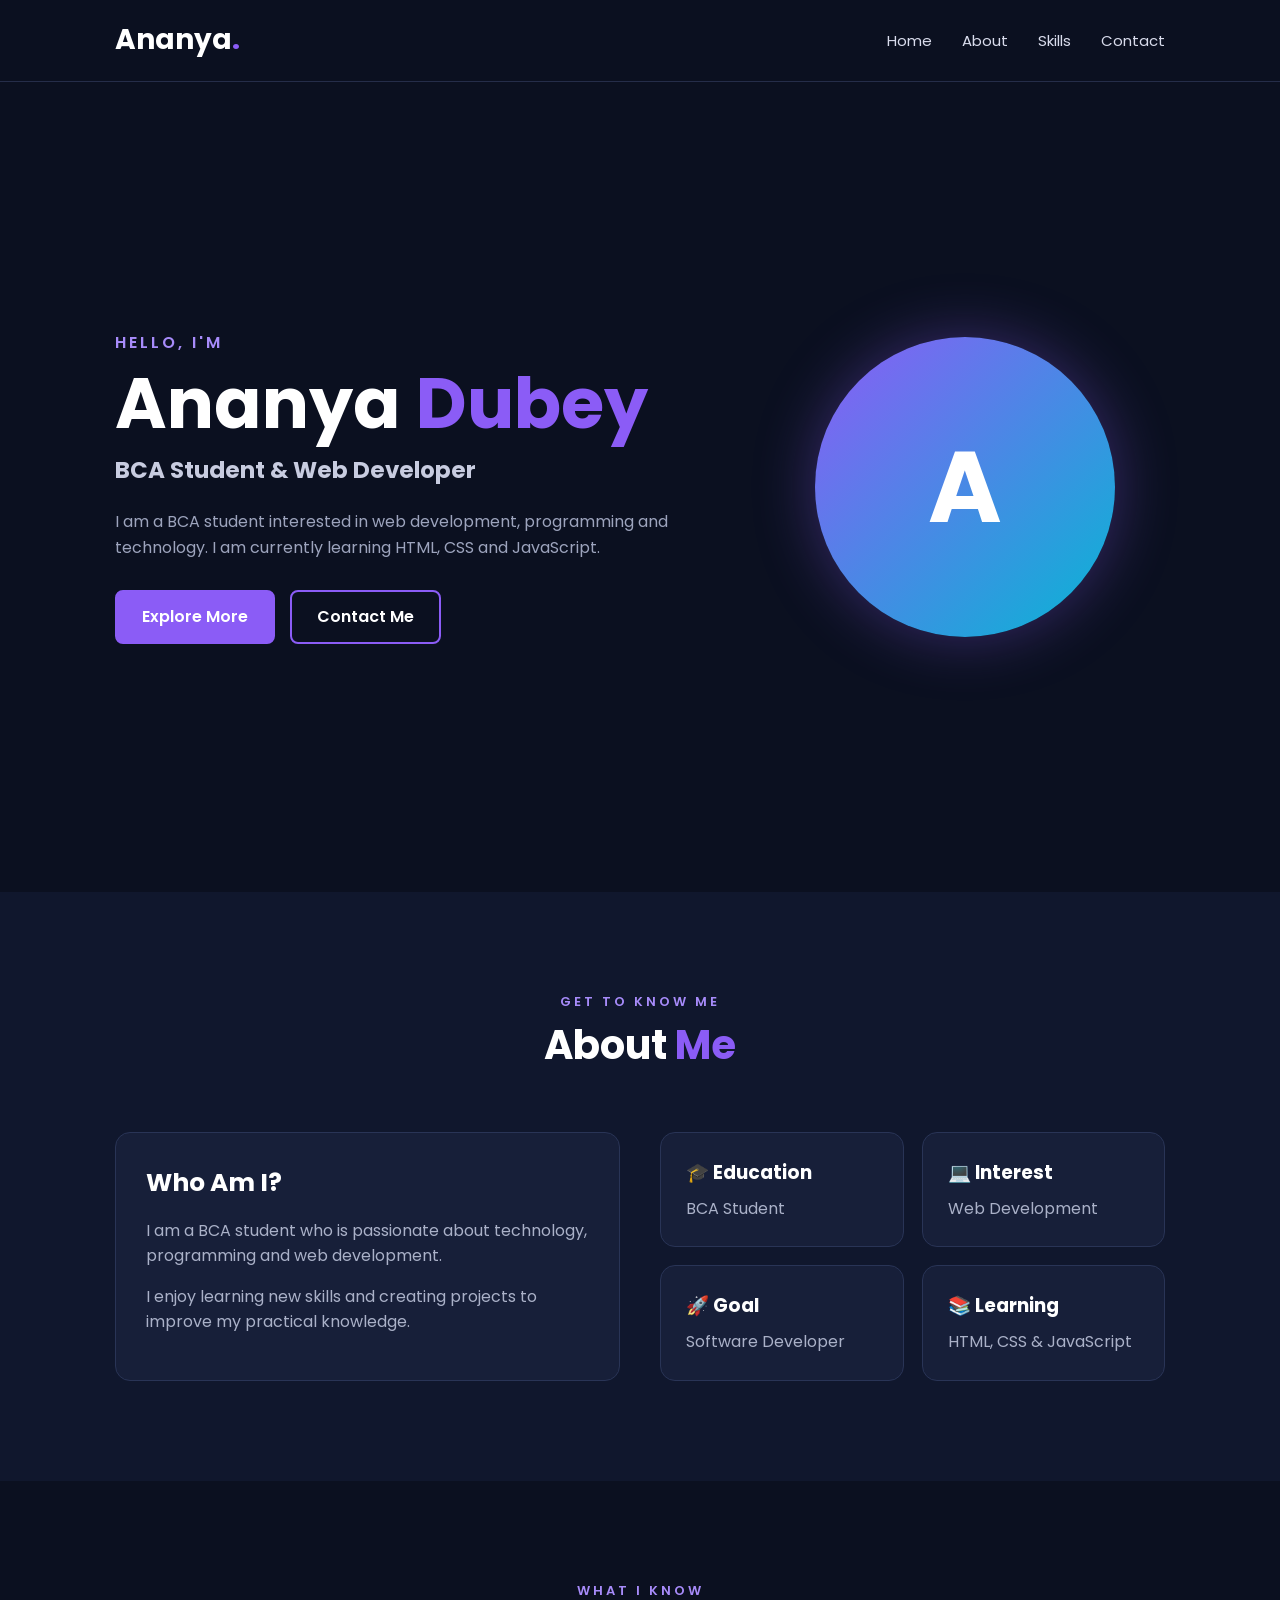
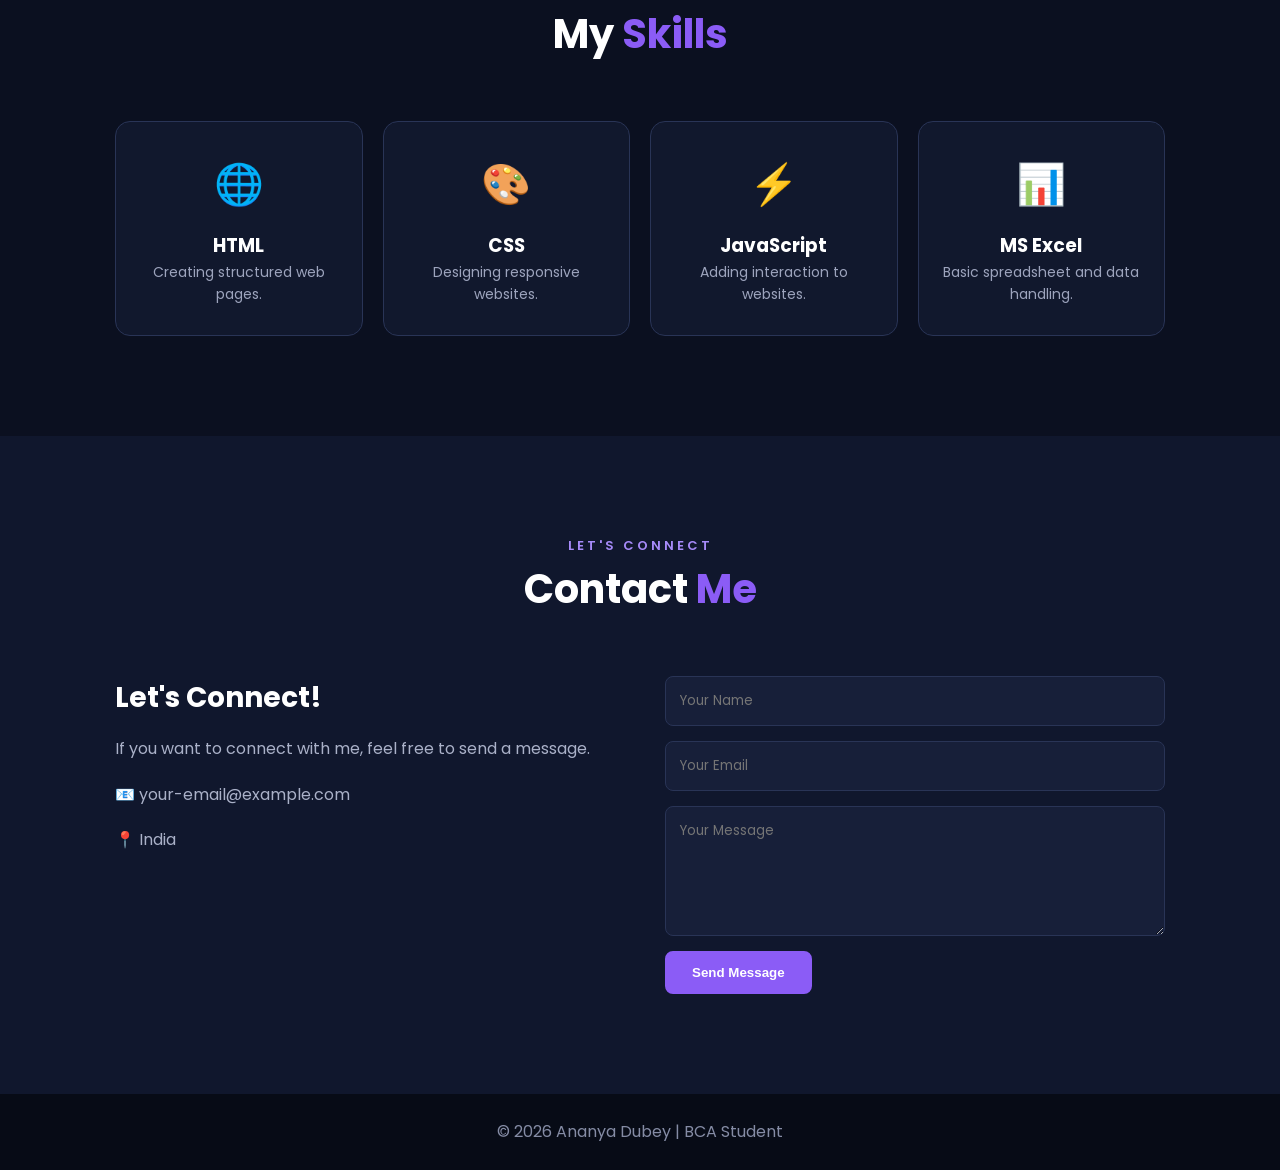
==== portfolio/index.html @ 457cca7f "Update Module 3 project" ====
<!DOCTYPE html>
<html lang="en">

<head>
    <meta charset="UTF-8">
    <meta name="viewport" content="width=device-width, initial-scale=1.0">

    <title>Ananya | Portfolio</title>

    <!-- Google Font -->
    <link rel="preconnect" href="https://fonts.googleapis.com">
    <link rel="preconnect" href="https://fonts.gstatic.com" crossorigin>

    <link
        href="https://fonts.googleapis.com/css2?family=Poppins:wght@300;400;500;600;700&display=swap"
        rel="stylesheet"
    >

    <!-- CSS -->
    <link rel="stylesheet" href="style.css">
</head>

<body>

    <!-- NAVBAR -->
    <header class="header">

        <nav class="navbar">

            <a href="#home" class="logo">
                Ananya<span>.</span>
            </a>

            <button class="menu-btn" id="menu-btn">
                ☰
            </button>

            <ul class="nav-links" id="nav-links">
                <li><a href="#home">Home</a></li>
                <li><a href="#about">About</a></li>
                <li><a href="#skills">Skills</a></li>
                <li><a href="#contact">Contact</a></li>
            </ul>

        </nav>

    </header>


    <!-- HOME -->
    <section class="hero" id="home">

        <div class="hero-content">

            <p class="small-title">HELLO, I'M</p>

            <h1>
                Ananya <span>Dubey</span>
            </h1>

            <h2>BCA Student & Web Developer</h2>

            <p class="hero-text">
                I am a BCA student interested in web development,
                programming and technology. I am currently learning
                HTML, CSS and JavaScript.
            </p>

            <div class="buttons">

                <a href="#about" class="btn primary">
                    Explore More
                </a>

                <a href="#contact" class="btn secondary">
                    Contact Me
                </a>

            </div>

        </div>


        <div class="hero-image">

            <div class="profile-circle">
                A
            </div>

        </div>

    </section>


    <!-- ABOUT -->
    <section class="section about" id="about">

        <div class="section-heading">

            <p>GET TO KNOW ME</p>

            <h2>About <span>Me</span></h2>

        </div>


        <div class="about-grid">

            <div class="about-card">

                <h3>Who Am I?</h3>

                <p>
                    I am a BCA student who is passionate about
                    technology, programming and web development.
                </p>

                <p>
                    I enjoy learning new skills and creating
                    projects to improve my practical knowledge.
                </p>

            </div>


            <div class="details-grid">

                <div class="detail-card">
                    <h3>🎓 Education</h3>
                    <p>BCA Student</p>
                </div>

                <div class="detail-card">
                    <h3>💻 Interest</h3>
                    <p>Web Development</p>
                </div>

                <div class="detail-card">
                    <h3>🚀 Goal</h3>
                    <p>Software Developer</p>
                </div>

                <div class="detail-card">
                    <h3>📚 Learning</h3>
                    <p>HTML, CSS & JavaScript</p>
                </div>

            </div>

        </div>

    </section>


    <!-- SKILLS -->
    <section class="section" id="skills">

        <div class="section-heading">

            <p>WHAT I KNOW</p>

            <h2>My <span>Skills</span></h2>

        </div>


        <div class="skills-grid">

            <div class="skill-card">
                <div class="skill-icon">🌐</div>
                <h3>HTML</h3>
                <p>Creating structured web pages.</p>
            </div>

            <div class="skill-card">
                <div class="skill-icon">🎨</div>
                <h3>CSS</h3>
                <p>Designing responsive websites.</p>
            </div>

            <div class="skill-card">
                <div class="skill-icon">⚡</div>
                <h3>JavaScript</h3>
                <p>Adding interaction to websites.</p>
            </div>

            <div class="skill-card">
                <div class="skill-icon">📊</div>
                <h3>MS Excel</h3>
                <p>Basic spreadsheet and data handling.</p>
            </div>

        </div>

    </section>


    <!-- CONTACT -->
    <section class="section contact" id="contact">

        <div class="section-heading">

            <p>LET'S CONNECT</p>

            <h2>Contact <span>Me</span></h2>

        </div>


        <div class="contact-grid">

            <div class="contact-info">

                <h3>Let's Connect!</h3>

                <p>
                    If you want to connect with me,
                    feel free to send a message.
                </p>

                <p>📧 your-email@example.com</p>

                <p>📍 India</p>

            </div>


            <form class="contact-form" id="contact-form">

                <input
                    type="text"
                    placeholder="Your Name"
                    required
                >

                <input
                    type="email"
                    placeholder="Your Email"
                    required
                >

                <textarea
                    placeholder="Your Message"
                    rows="5"
                    required
                ></textarea>

                <button type="submit" class="btn primary">
                    Send Message
                </button>

            </form>

        </div>

    </section>


    <!-- FOOTER -->
    <footer>

        <p>
            © 2026 Ananya Dubey | BCA Student
        </p>

    </footer>


    <!-- JavaScript -->
    <script src="script.js"></script>

</body>

</html>
---- portfolio/style.css ----
/* RESET */

* {
    margin: 0;
    padding: 0;
    box-sizing: border-box;
}

html {
    scroll-behavior: smooth;
}

body {
    font-family: "Poppins", sans-serif;
    background: #0b1020;
    color: white;
    line-height: 1.6;
}


/* NAVBAR */

.header {
    position: sticky;
    top: 0;
    z-index: 1000;
    background: #0b1020;
    border-bottom: 1px solid #252d49;
}

.navbar {
    max-width: 1100px;
    margin: auto;
    padding: 18px 25px;

    display: flex;
    align-items: center;
    justify-content: space-between;
}

.logo {
    color: white;
    text-decoration: none;
    font-size: 28px;
    font-weight: 700;
}

.logo span {
    color: #8b5cf6;
}

.nav-links {
    display: flex;
    gap: 30px;
    list-style: none;
}

.nav-links a {
    color: #d9dcec;
    text-decoration: none;
    font-size: 15px;
    transition: 0.3s;
}

.nav-links a:hover {
    color: #8b5cf6;
}

.menu-btn {
    display: none;
    background: #8b5cf6;
    color: white;
    border: none;
    border-radius: 8px;
    padding: 8px 12px;
    font-size: 20px;
    cursor: pointer;
}


/* HERO */

.hero {
    max-width: 1100px;
    min-height: 90vh;
    margin: auto;
    padding: 80px 25px;

    display: grid;
    grid-template-columns: 1.2fr 0.8fr;
    align-items: center;
    gap: 50px;
}

.small-title {
    color: #a78bfa;
    letter-spacing: 3px;
    font-weight: 600;
}

.hero h1 {
    font-size: 70px;
    line-height: 1.1;
    margin: 10px 0;
}

.hero h1 span {
    color: #8b5cf6;
}

.hero h2 {
    color: #c8cce0;
    font-size: 23px;
    margin-bottom: 20px;
}

.hero-text {
    max-width: 600px;
    color: #9da4bd;
}

.buttons {
    display: flex;
    gap: 15px;
    margin-top: 30px;
    flex-wrap: wrap;
}


/* BUTTONS */

.btn {
    display: inline-block;
    padding: 12px 25px;
    border-radius: 8px;
    text-decoration: none;
    font-weight: 600;
    transition: 0.3s;
    cursor: pointer;
}

.primary {
    background: #8b5cf6;
    color: white;
    border: 2px solid #8b5cf6;
}

.primary:hover {
    background: #7045d8;
    transform: translateY(-3px);
}

.secondary {
    color: white;
    border: 2px solid #8b5cf6;
}

.secondary:hover {
    background: #8b5cf6;
    transform: translateY(-3px);
}


/* PROFILE */

.hero-image {
    display: flex;
    justify-content: center;
}

.profile-circle {
    width: 300px;
    height: 300px;

    border-radius: 50%;

    display: flex;
    justify-content: center;
    align-items: center;

    background: linear-gradient(
        135deg,
        #8b5cf6,
        #06b6d4
    );

    font-size: 100px;
    font-weight: 700;

    box-shadow: 0 0 60px rgba(139, 92, 246, 0.35);
}


/* SECTIONS */

.section {
    max-width: 1100px;
    margin: auto;
    padding: 100px 25px;
}

.section-heading {
    text-align: center;
    margin-bottom: 55px;
}

.section-heading p {
    color: #a78bfa;
    letter-spacing: 3px;
    font-size: 13px;
    font-weight: 600;
}

.section-heading h2 {
    font-size: 40px;
}

.section-heading span {
    color: #8b5cf6;
}


/* ABOUT */

.about {
    max-width: none;
    background: #10172d;
    padding-left: max(25px, calc((100% - 1050px) / 2));
    padding-right: max(25px, calc((100% - 1050px) / 2));
}

.about-grid {
    display: grid;
    grid-template-columns: 1fr 1fr;
    gap: 40px;
}

.about-card {
    background: #171f39;
    border: 1px solid #293456;
    border-radius: 15px;
    padding: 30px;
}

.about-card h3 {
    font-size: 25px;
    margin-bottom: 15px;
}

.about-card p {
    color: #aab1c8;
    margin-bottom: 15px;
}

.details-grid {
    display: grid;
    grid-template-columns: 1fr 1fr;
    gap: 18px;
}

.detail-card {
    background: #171f39;
    border: 1px solid #293456;
    border-radius: 15px;
    padding: 25px;

    transition: 0.3s;
}

.detail-card:hover {
    transform: translateY(-5px);
    border-color: #8b5cf6;
}

.detail-card h3 {
    margin-bottom: 8px;
}

.detail-card p {
    color: #aab1c8;
}


/* SKILLS */

.skills-grid {
    display: grid;
    grid-template-columns: repeat(4, 1fr);
    gap: 20px;
}

.skill-card {
    background: #11182d;
    border: 1px solid #293456;
    border-radius: 15px;
    padding: 30px 20px;
    text-align: center;

    transition: 0.3s;
}

.skill-card:hover {
    transform: translateY(-8px);
    border-color: #8b5cf6;
}

.skill-icon {
    font-size: 40px;
    margin-bottom: 15px;
}

.skill-card p {
    color: #9da4bd;
    font-size: 14px;
}


/* CONTACT */

.contact {
    max-width: none;
    background: #10172d;
    padding-left: max(25px, calc((100% - 1050px) / 2));
    padding-right: max(25px, calc((100% - 1050px) / 2));
}

.contact-grid {
    display: grid;
    grid-template-columns: 1fr 1fr;
    gap: 50px;
}

.contact-info h3 {
    font-size: 28px;
    margin-bottom: 15px;
}

.contact-info p {
    color: #aab1c8;
    margin-bottom: 20px;
}

.contact-form {
    display: flex;
    flex-direction: column;
    gap: 15px;
}

.contact-form input,
.contact-form textarea {
    width: 100%;
    padding: 14px;

    background: #171f39;
    color: white;

    border: 1px solid #293456;
    border-radius: 8px;

    font-family: inherit;
    outline: none;
}

.contact-form input:focus,
.contact-form textarea:focus {
    border-color: #8b5cf6;
}

.contact-form button {
    align-self: flex-start;
}


/* FOOTER */

footer {
    text-align: center;
    padding: 25px;
    background: #070b16;
    color: #858ca5;
}


/* TABLET */

@media (max-width: 900px) {

    .hero {
        grid-template-columns: 1fr;
        text-align: center;
    }

    .hero-text {
        margin: auto;
    }

    .buttons {
        justify-content: center;
    }

    .hero-image {
        order: -1;
    }

    .about-grid,
    .contact-grid {
        grid-template-columns: 1fr;
    }

    .skills-grid {
        grid-template-columns: repeat(2, 1fr);
    }
}


/* MOBILE */

@media (max-width: 650px) {

    .navbar {
        padding: 15px 20px;
    }

    .menu-btn {
        display: block;
    }

    .nav-links {
        display: none;

        position: absolute;
        top: 70px;
        left: 0;

        width: 100%;

        background: #10172d;

        flex-direction: column;
        align-items: center;

        padding: 20px;

        border-bottom: 1px solid #293456;
    }

    .nav-links.active {
        display: flex;
    }

    .hero {
        min-height: auto;
        padding-top: 70px;
    }

    .hero h1 {
        font-size: 48px;
    }

    .hero h2 {
        font-size: 19px;
    }

    .profile-circle {
        width: 230px;
        height: 230px;
        font-size: 75px;
    }

    .section {
        padding-top: 75px;
        padding-bottom: 75px;
    }

    .section-heading h2 {
        font-size: 32px;
    }

    .details-grid,
    .skills-grid {
        grid-template-columns: 1fr;
    }

    .buttons {
        flex-direction: column;
    }

    .buttons .btn {
        width: 100%;
    }

    .contact-form button {
        width: 100%;
    }
}
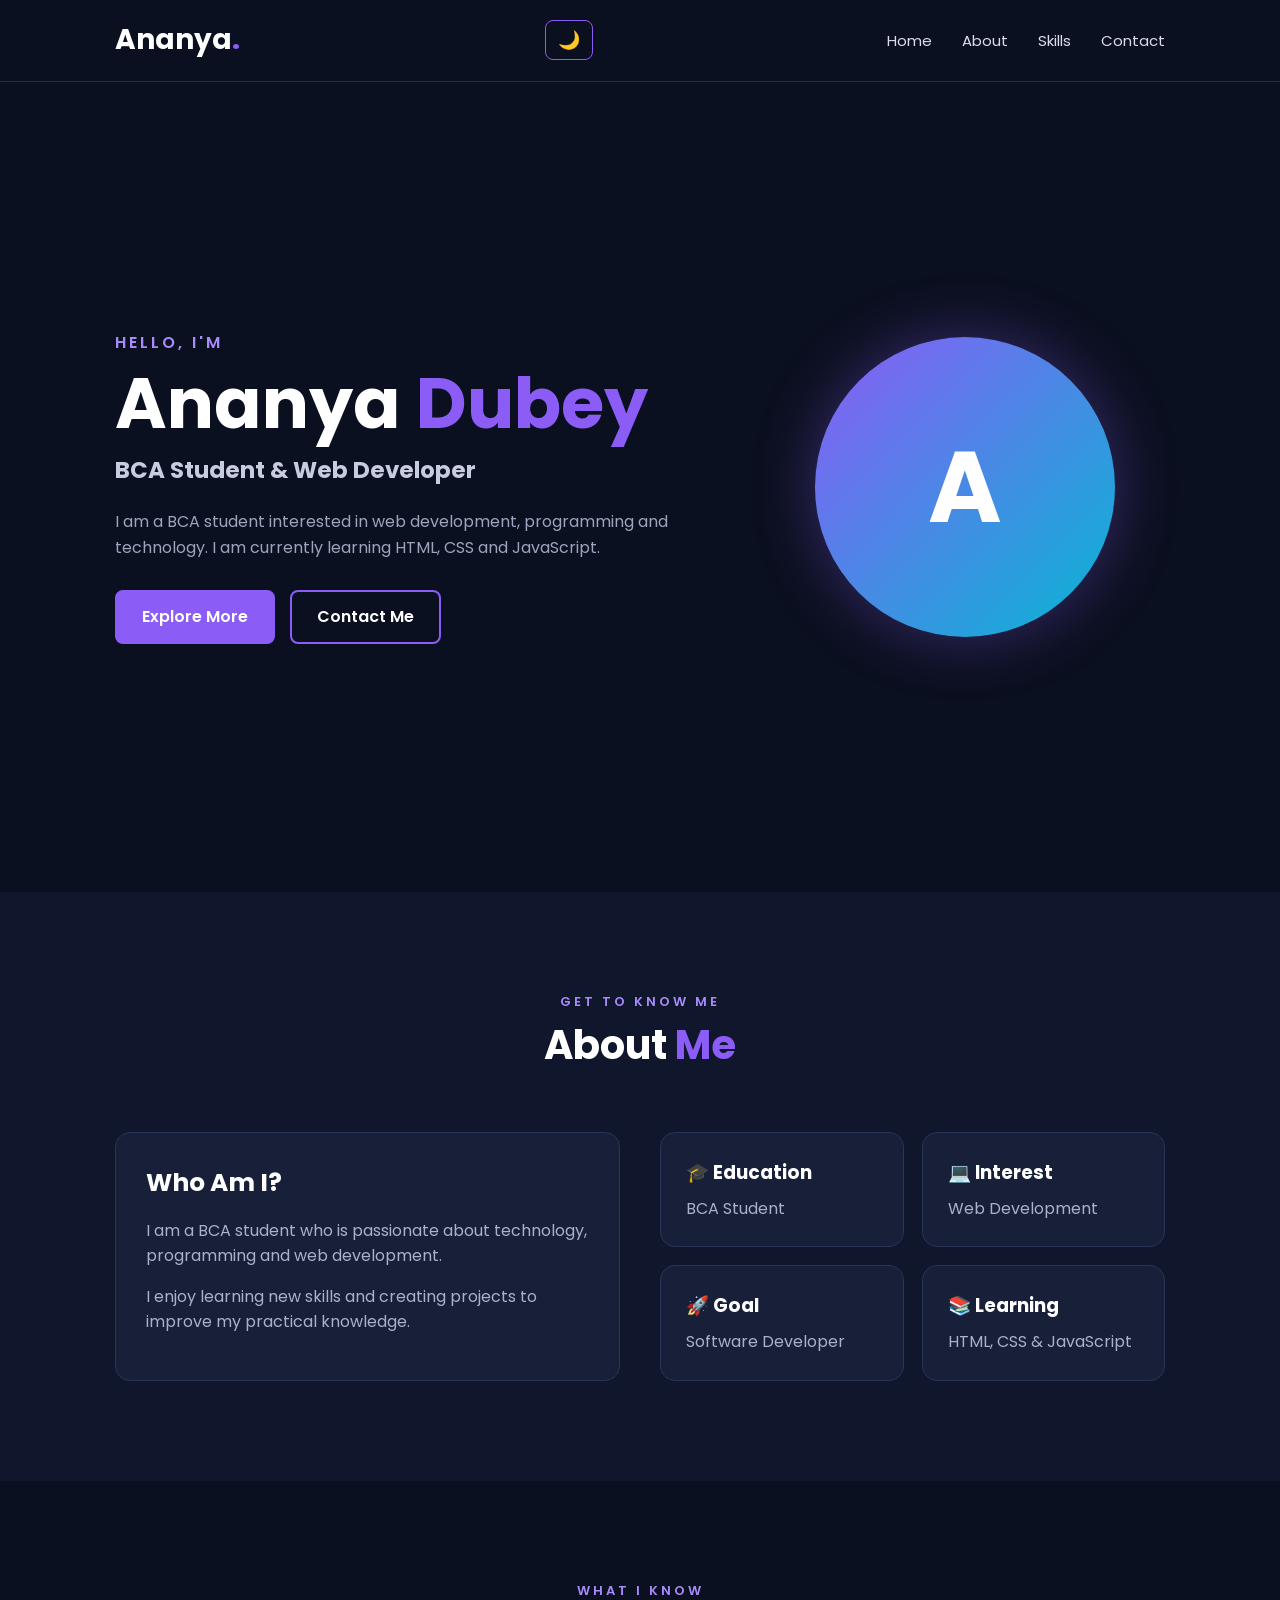
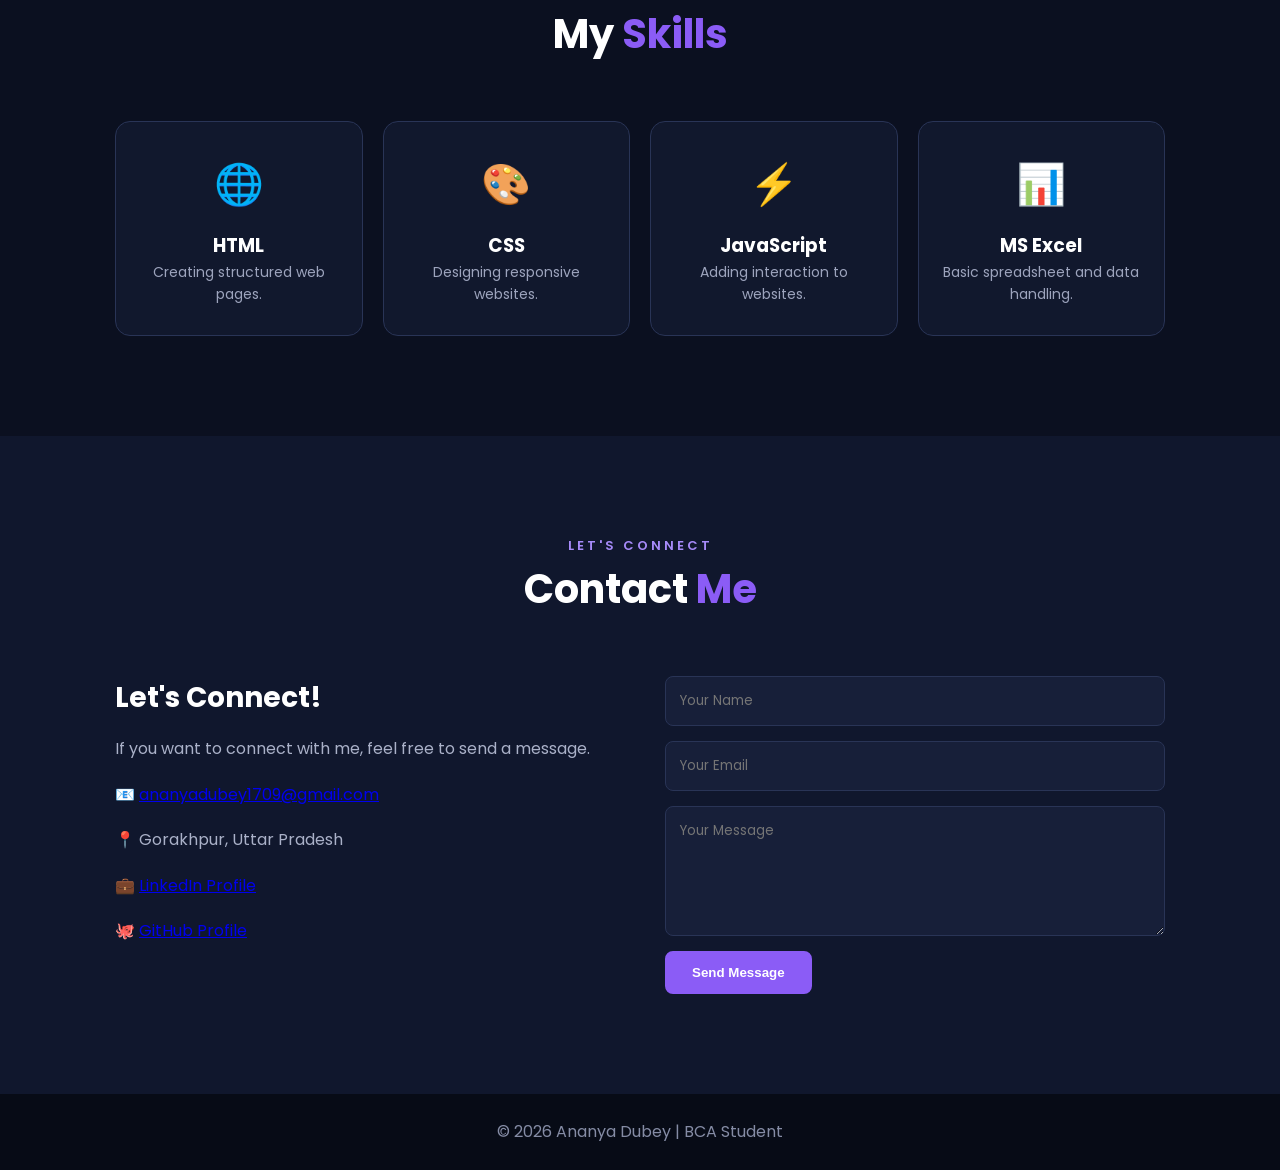
==== commit 287106bc: "Complete Module 3" ====
--- a/portfolio/index.html
+++ b/portfolio/index.html
@@ -34,6 +34,9 @@
             <button class="menu-btn" id="menu-btn">
                 ☰
             </button>
+            <button class="theme-btn" id="theme-btn">
+    🌙
+</button>
 
             <ul class="nav-links" id="nav-links">
                 <li><a href="#home">Home</a></li>
@@ -196,64 +199,77 @@
 
 
     <!-- CONTACT -->
-    <section class="section contact" id="contact">
-
-        <div class="section-heading">
-
-            <p>LET'S CONNECT</p>
-
-            <h2>Contact <span>Me</span></h2>
-
-        </div>
-
-
-        <div class="contact-grid">
-
-            <div class="contact-info">
-
-                <h3>Let's Connect!</h3>
-
-                <p>
-                    If you want to connect with me,
-                    feel free to send a message.
-                </p>
-
-                <p>📧 your-email@example.com</p>
-
-                <p>📍 India</p>
-
-            </div>
-
-
-            <form class="contact-form" id="contact-form">
-
-                <input
-                    type="text"
-                    placeholder="Your Name"
-                    required
-                >
-
-                <input
-                    type="email"
-                    placeholder="Your Email"
-                    required
-                >
-
-                <textarea
-                    placeholder="Your Message"
-                    rows="5"
-                    required
-                ></textarea>
-
-                <button type="submit" class="btn primary">
-                    Send Message
-                </button>
-
-            </form>
-
-        </div>
-
-    </section>
+<section class="section contact" id="contact">
+
+    <div class="section-heading">
+        <p>LET'S CONNECT</p>
+        <h2>Contact <span>Me</span></h2>
+    </div>
+
+    <div class="contact-grid">
+
+        <div class="contact-info">
+
+            <h3>Let's Connect!</h3>
+
+            <p>
+                If you want to connect with me,
+                feel free to send a message.
+            </p>
+
+            <p>📧
+                <a href="mailto:ananyadubey1709@gmail.com">
+                    ananyadubey1709@gmail.com
+                </a>
+            </p>
+
+            <p>📍 Gorakhpur, Uttar Pradesh</p>
+
+            <p>💼
+                <a href="https://www.linkedin.com/in/ananya-dubey-3802b9374"
+                   target="_blank">
+                    LinkedIn Profile
+                </a>
+            </p>
+
+            <p>🐙
+                <a href="https://github.com/Ananya-4git"
+                   target="_blank">
+                    GitHub Profile
+                </a>
+            </p>
+
+        </div>
+
+        <form class="contact-form" id="contact-form">
+
+            <input
+                type="text"
+                placeholder="Your Name"
+                required
+            >
+
+            <input
+                type="email"
+                placeholder="Your Email"
+                required
+            >
+
+            <textarea
+                placeholder="Your Message"
+                rows="5"
+                required
+            ></textarea>
+
+            <button type="submit" class="btn primary">
+                Send Message
+            </button>
+
+        </form>
+
+    </div>
+
+</section>
 
 
     <!-- FOOTER -->
--- a/portfolio/style.css
+++ b/portfolio/style.css
@@ -492,4 +492,81 @@
     .contact-form button {
         width: 100%;
     }
+}
+/* DARK / LIGHT MODE */
+
+.theme-btn {
+    background: transparent;
+    border: 1px solid #8b5cf6;
+    color: white;
+    border-radius: 8px;
+    padding: 8px 12px;
+    font-size: 18px;
+    cursor: pointer;
+    margin-left: 10px;
+}
+
+body.light-mode {
+    background: #f5f5f5;
+    color: #222;
+}
+
+body.light-mode .header {
+    background: #ffffff;
+    border-color: #ddd;
+}
+
+body.light-mode .logo {
+    color: #222;
+}
+
+body.light-mode .nav-links a {
+    color: #333;
+}
+
+body.light-mode .hero h2 {
+    color: #444;
+}
+
+body.light-mode .hero-text {
+    color: #555;
+}
+
+body.light-mode .about,
+body.light-mode .contact {
+    background: #ffffff;
+}
+
+body.light-mode .about-card,
+body.light-mode .detail-card,
+body.light-mode .skill-card,
+body.light-mode .contact-form input,
+body.light-mode .contact-form textarea {
+    background: #f5f5f5;
+    color: #222;
+    border-color: #ddd;
+}
+
+body.light-mode .about-card p,
+body.light-mode .detail-card p,
+body.light-mode .skill-card p,
+body.light-mode .contact-info p {
+    color: #555;
+}
+
+body.light-mode footer {
+    background: #eaeaea;
+    color: #555;
+}
+/* SCROLL ANIMATION */
+
+.reveal {
+    opacity: 0;
+    transform: translateY(40px);
+    transition: all 0.8s ease;
+}
+
+.reveal.show {
+    opacity: 1;
+    transform: translateY(0);
 }
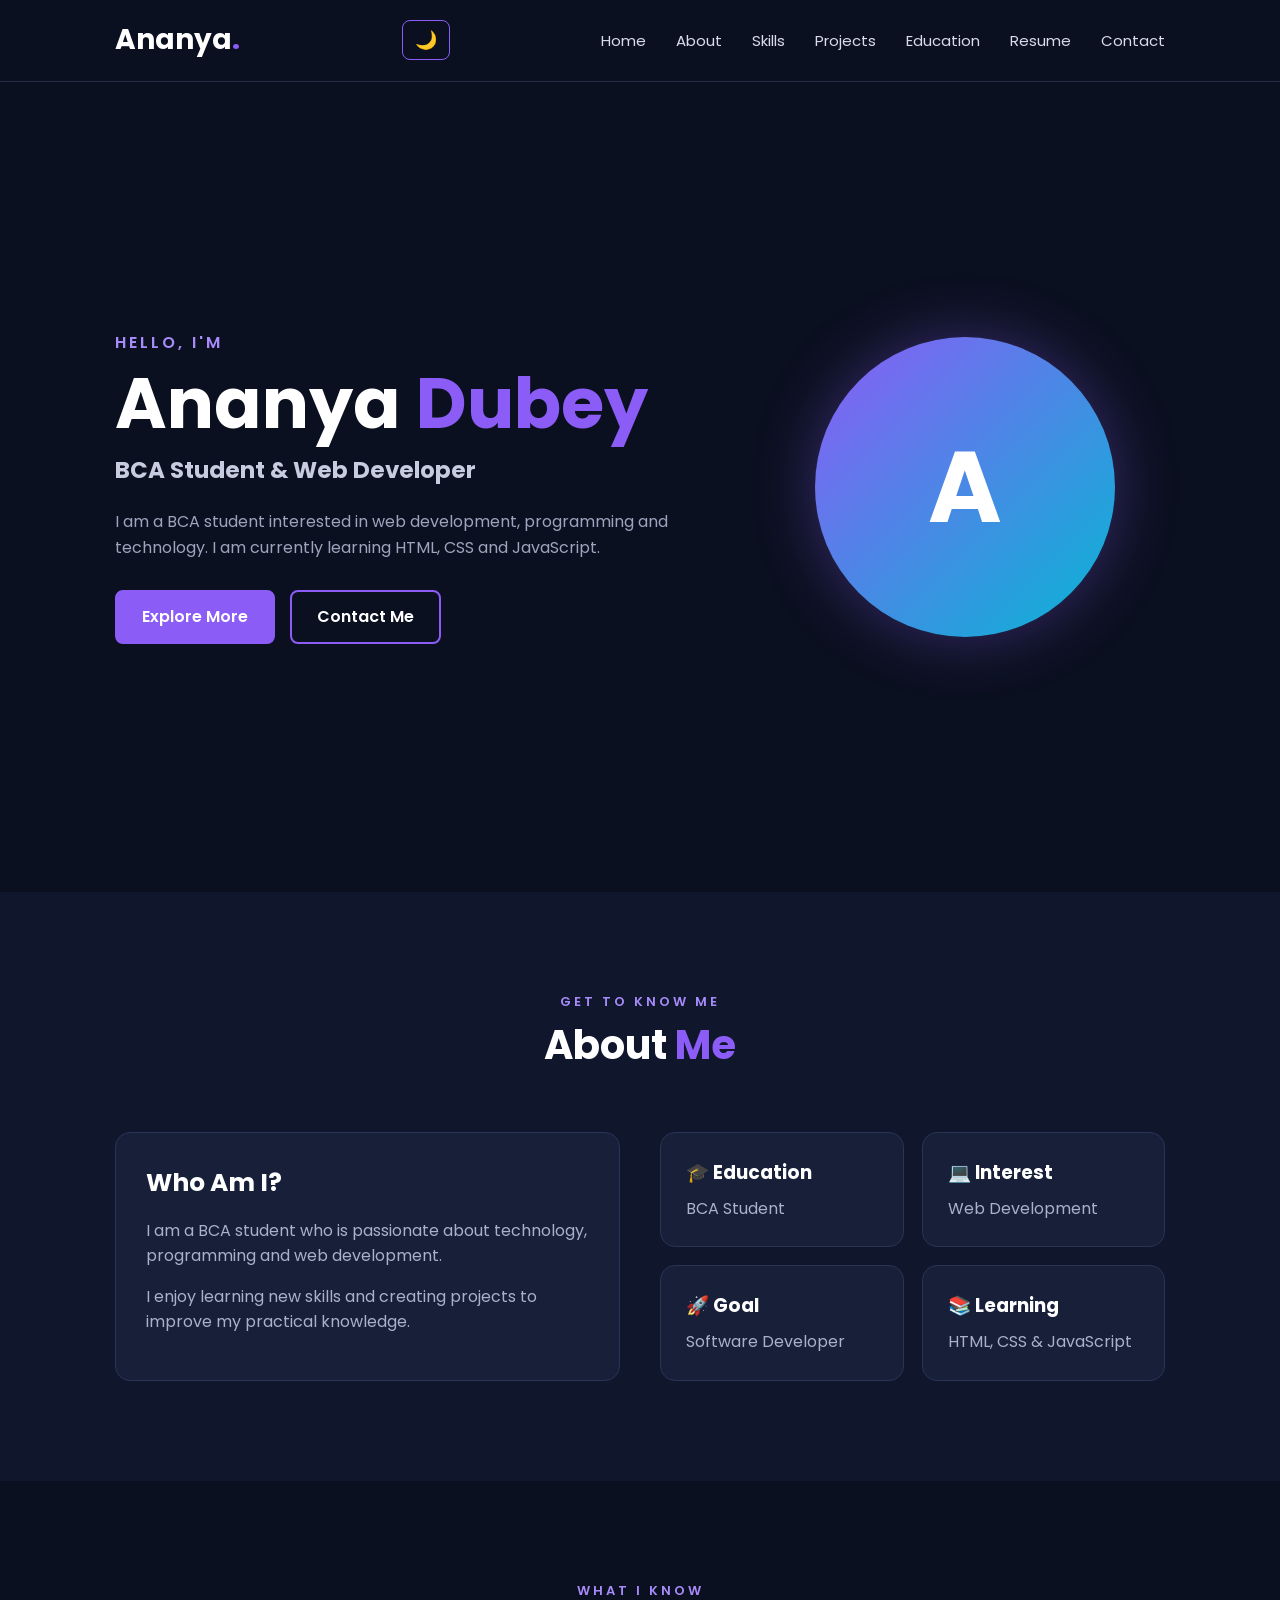
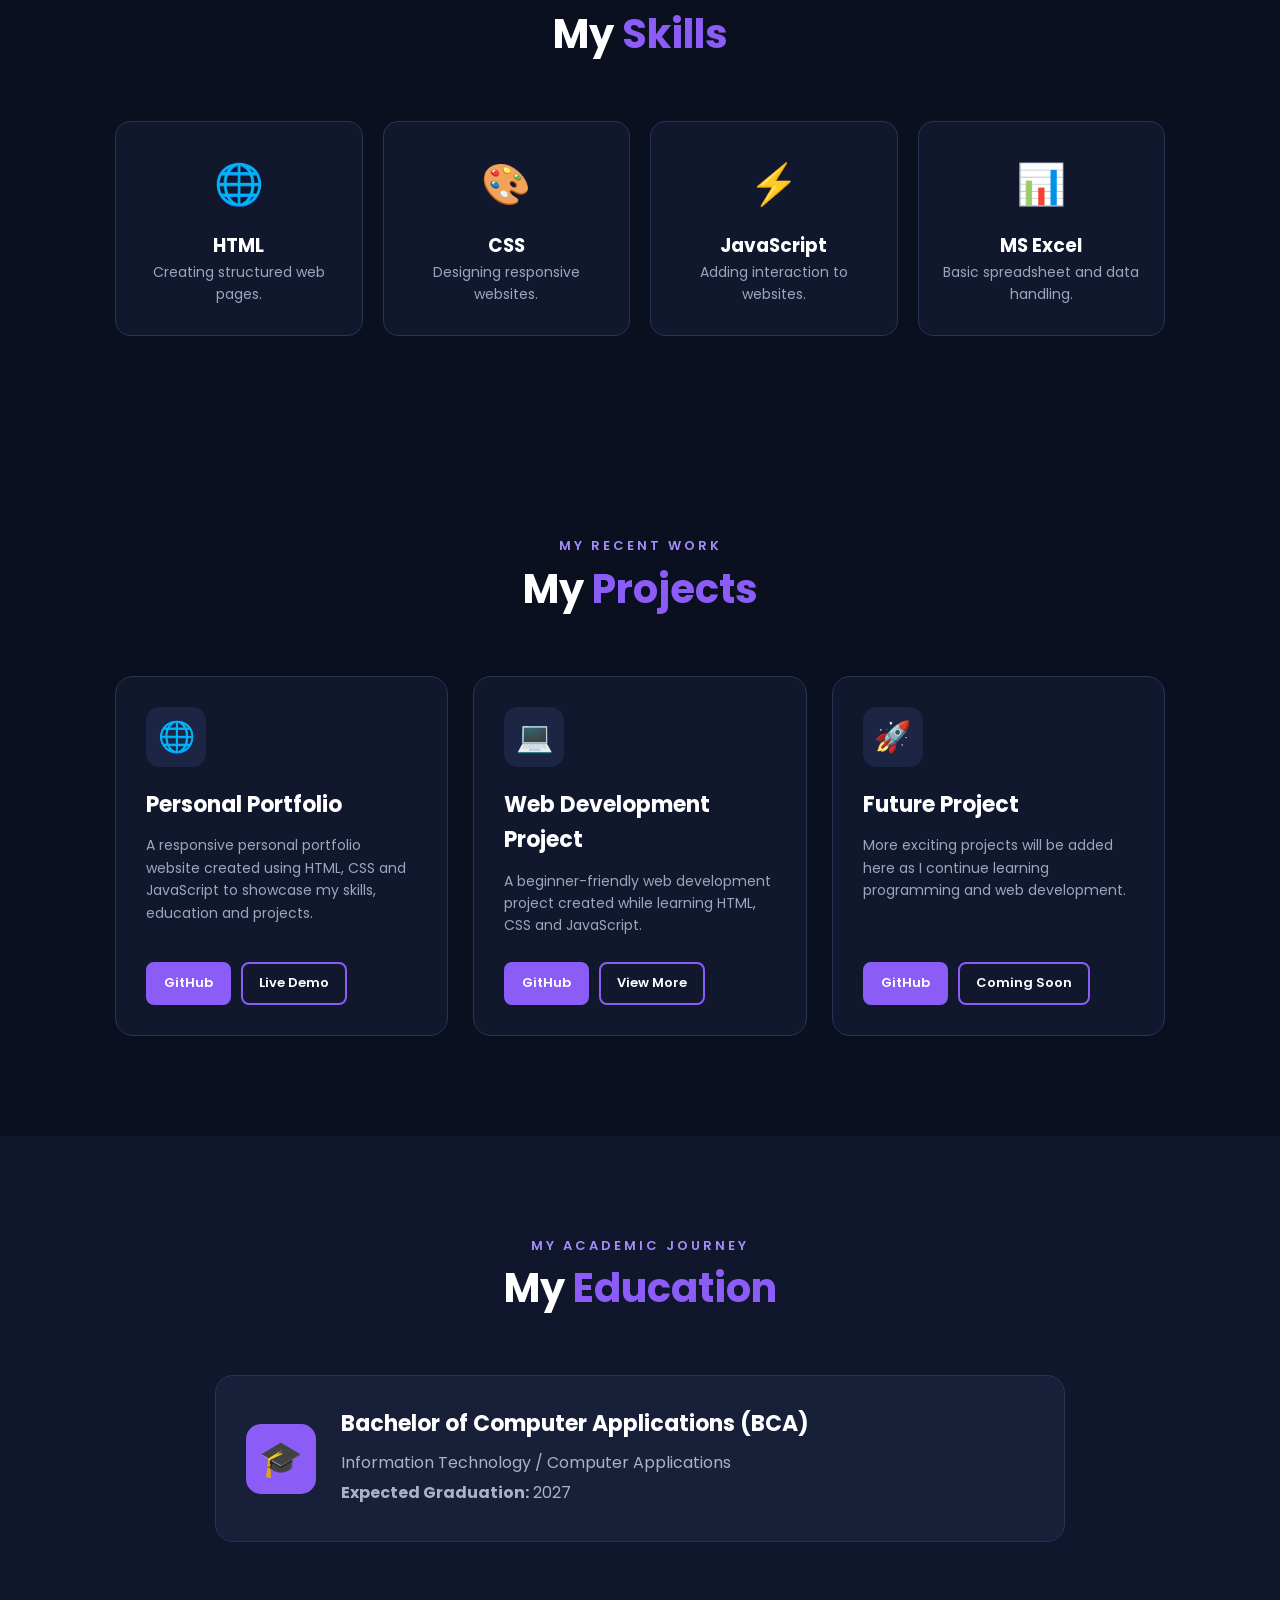
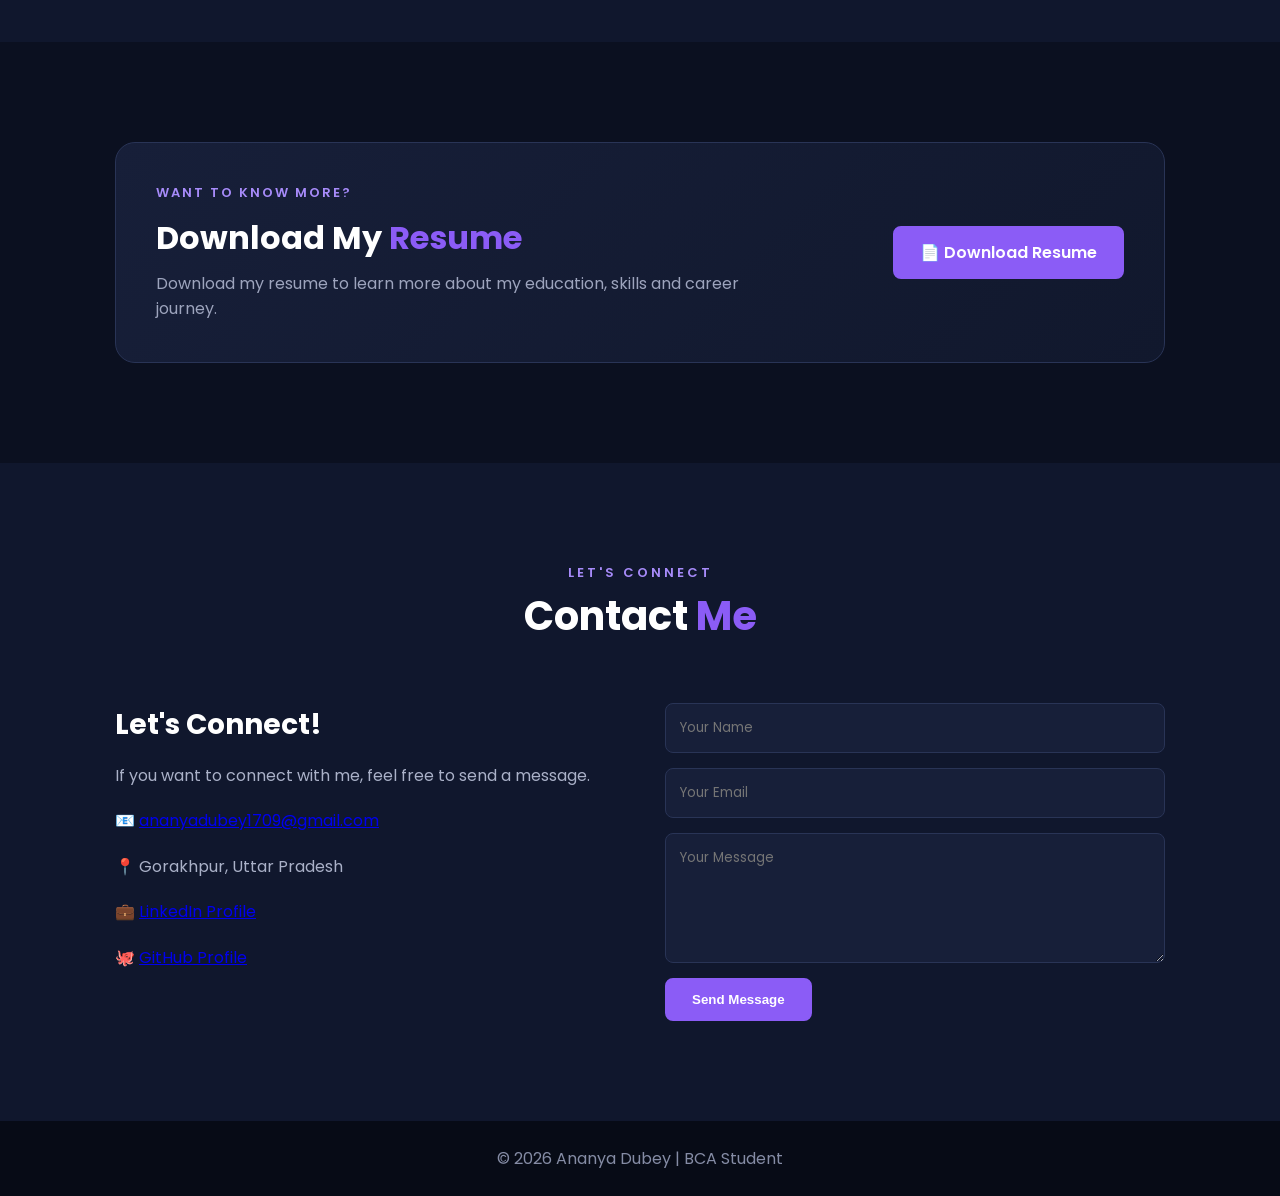
==== commit b4044111: "Completed Module 4 - Projects, Education and Resume" ====
--- a/portfolio/index.html
+++ b/portfolio/index.html
@@ -39,10 +39,14 @@
 </button>
 
             <ul class="nav-links" id="nav-links">
-                <li><a href="#home">Home</a></li>
-                <li><a href="#about">About</a></li>
-                <li><a href="#skills">Skills</a></li>
-                <li><a href="#contact">Contact</a></li>
+    <li><a href="#home">Home</a></li>
+    <li><a href="#about">About</a></li>
+    <li><a href="#skills">Skills</a></li>
+    <li><a href="#projects">Projects</a></li>
+    <li><a href="#education">Education</a></li>
+    <li><a href="#resume">Resume</a></li>
+    <li><a href="#contact">Contact</a></li>
+</ul>
             </ul>
 
         </nav>
@@ -196,6 +200,140 @@
         </div>
 
     </section>
+    <!-- PROJECTS -->
+<section class="section projects" id="projects">
+
+    <div class="section-heading">
+        <p>MY RECENT WORK</p>
+        <h2>My <span>Projects</span></h2>
+    </div>
+
+    <div class="projects-grid">
+
+        <div class="project-card">
+            <div class="project-icon">🌐</div>
+
+            <h3>Personal Portfolio</h3>
+
+            <p>
+                A responsive personal portfolio website created
+                using HTML, CSS and JavaScript to showcase my
+                skills, education and projects.
+            </p>
+
+            <div class="project-buttons">
+                <a href="https://github.com/Ananya-4git/Desktop"
+                   target="_blank"
+                   class="btn primary">
+                    GitHub
+                </a>
+
+                <a href="https://ananya-4git.github.io/Desktop/"
+                   target="_blank"
+                   class="btn secondary">
+                    Live Demo
+                </a>
+            </div>
+        </div>
+
+
+        <div class="project-card">
+            <div class="project-icon">💻</div>
+
+            <h3>Web Development Project</h3>
+
+            <p>
+                A beginner-friendly web development project
+                created while learning HTML, CSS and JavaScript.
+            </p>
+
+            <div class="project-buttons">
+                <a href="https://github.com/Ananya-4git"
+                   target="_blank"
+                   class="btn primary">
+                    GitHub
+                </a>
+
+                <a href="#contact"
+                   class="btn secondary">
+                    View More
+                </a>
+            </div>
+        </div>
+
+
+        <div class="project-card">
+            <div class="project-icon">🚀</div>
+
+            <h3>Future Project</h3>
+
+            <p>
+                More exciting projects will be added here as I
+                continue learning programming and web development.
+            </p>
+
+            <div class="project-buttons">
+                <a href="https://github.com/Ananya-4git"
+                   target="_blank"
+                   class="btn primary">
+                    GitHub
+                </a>
+
+                <a href="#contact"
+                   class="btn secondary">
+                    Coming Soon
+                </a>
+            </div>
+        </div>
+
+    </div>
+
+</section>
+<!-- EDUCATION -->
+<section class="section education" id="education">
+
+    <div class="section-heading">
+        <p>MY ACADEMIC JOURNEY</p>
+        <h2>My <span>Education</span></h2>
+    </div>
+
+    <div class="education-card">
+
+        <div class="education-icon">🎓</div>
+
+        <div>
+            <h3>Bachelor of Computer Applications (BCA)</h3>
+            <p>Information Technology / Computer Applications</p>
+            <p><strong>Expected Graduation:</strong> 2027</p>
+        </div>
+
+    </div>
+
+</section>
+
+
+<!-- RESUME -->
+<section class="section resume" id="resume">
+
+    <div class="resume-card">
+
+        <div>
+            <p>WANT TO KNOW MORE?</p>
+            <h2>Download My <span>Resume</span></h2>
+
+            <p>
+                Download my resume to learn more about my
+                education, skills and career journey.
+            </p>
+        </div>
+
+        <a href="resume.pdf" download class="btn primary">
+            📄 Download Resume
+        </a>
+
+    </div>
+
+</section>
 
 
     <!-- CONTACT -->
--- a/portfolio/style.css
+++ b/portfolio/style.css
@@ -569,4 +569,253 @@
 .reveal.show {
     opacity: 1;
     transform: translateY(0);
+}
+/* =========================
+   MODULE 4 - PROJECTS
+========================= */
+
+.projects-grid {
+    display: grid;
+    grid-template-columns: repeat(3, 1fr);
+    gap: 25px;
+}
+
+.project-card {
+    background: #11182d;
+    border: 1px solid #293456;
+    border-radius: 18px;
+    padding: 30px;
+
+    display: flex;
+    flex-direction: column;
+
+    transition: 0.3s ease;
+}
+
+.project-card:hover {
+    transform: translateY(-10px);
+    border-color: #8b5cf6;
+    box-shadow: 0 15px 35px rgba(139, 92, 246, 0.15);
+}
+
+.project-icon {
+    width: 60px;
+    height: 60px;
+
+    display: flex;
+    align-items: center;
+    justify-content: center;
+
+    background: #1c2543;
+    border-radius: 14px;
+
+    font-size: 30px;
+    margin-bottom: 20px;
+}
+
+.project-card h3 {
+    font-size: 22px;
+    margin-bottom: 12px;
+}
+
+.project-card p {
+    color: #9da4bd;
+    font-size: 14px;
+    margin-bottom: 25px;
+    flex-grow: 1;
+}
+
+.project-buttons {
+    display: flex;
+    gap: 10px;
+    flex-wrap: wrap;
+}
+
+.project-buttons .btn {
+    padding: 9px 16px;
+    font-size: 13px;
+}
+
+
+/* =========================
+   EDUCATION
+========================= */
+
+.education {
+    max-width: none;
+    background: #10172d;
+
+    padding-left: max(25px, calc((100% - 1050px) / 2));
+    padding-right: max(25px, calc((100% - 1050px) / 2));
+}
+
+.education-card {
+    max-width: 850px;
+    margin: auto;
+
+    display: flex;
+    align-items: center;
+    gap: 25px;
+
+    background: #171f39;
+    border: 1px solid #293456;
+    border-radius: 18px;
+
+    padding: 30px;
+
+    transition: 0.3s ease;
+}
+
+.education-card:hover {
+    transform: translateY(-5px);
+    border-color: #8b5cf6;
+}
+
+.education-icon {
+    min-width: 70px;
+    height: 70px;
+
+    display: flex;
+    align-items: center;
+    justify-content: center;
+
+    background: #8b5cf6;
+    border-radius: 15px;
+
+    font-size: 35px;
+}
+
+.education-card h3 {
+    font-size: 22px;
+    margin-bottom: 8px;
+}
+
+.education-card p {
+    color: #aab1c8;
+    margin-bottom: 5px;
+}
+
+
+/* =========================
+   RESUME
+========================= */
+
+.resume-card {
+    background: linear-gradient(
+        135deg,
+        #171f39,
+        #11182d
+    );
+
+    border: 1px solid #293456;
+    border-radius: 20px;
+
+    padding: 40px;
+
+    display: flex;
+    align-items: center;
+    justify-content: space-between;
+
+    gap: 30px;
+}
+
+.resume-card p:first-child {
+    color: #a78bfa;
+    letter-spacing: 2px;
+    font-size: 13px;
+    font-weight: 600;
+}
+
+.resume-card h2 {
+    font-size: 32px;
+    margin: 8px 0;
+}
+
+.resume-card h2 span {
+    color: #8b5cf6;
+}
+
+.resume-card p:last-child {
+    color: #9da4bd;
+    max-width: 600px;
+}
+
+
+/* =========================
+   LIGHT MODE
+========================= */
+
+body.light-mode .project-card,
+body.light-mode .education-card,
+body.light-mode .resume-card {
+    background: #f5f5f5;
+    border-color: #ddd;
+}
+
+body.light-mode .project-card p,
+body.light-mode .education-card p,
+body.light-mode .resume-card p:last-child {
+    color: #555;
+}
+
+body.light-mode .project-icon {
+    background: #e9e3ff;
+}
+
+
+/* =========================
+   TABLET
+========================= */
+
+@media (max-width: 900px) {
+
+    .projects-grid {
+        grid-template-columns: repeat(2, 1fr);
+    }
+
+    .resume-card {
+        flex-direction: column;
+        align-items: flex-start;
+    }
+
+}
+
+
+/* =========================
+   MOBILE
+========================= */
+
+@media (max-width: 650px) {
+
+    .projects-grid {
+        grid-template-columns: 1fr;
+    }
+
+    .project-card {
+        padding: 25px;
+    }
+
+    .education-card {
+        flex-direction: column;
+        text-align: center;
+    }
+
+    .resume-card {
+        padding: 30px 25px;
+    }
+
+    .resume-card h2 {
+        font-size: 27px;
+    }
+
+    .resume-card .btn {
+        width: 100%;
+        text-align: center;
+    }
+
+    .project-buttons .btn {
+        flex: 1;
+        text-align: center;
+    }
+
 }
